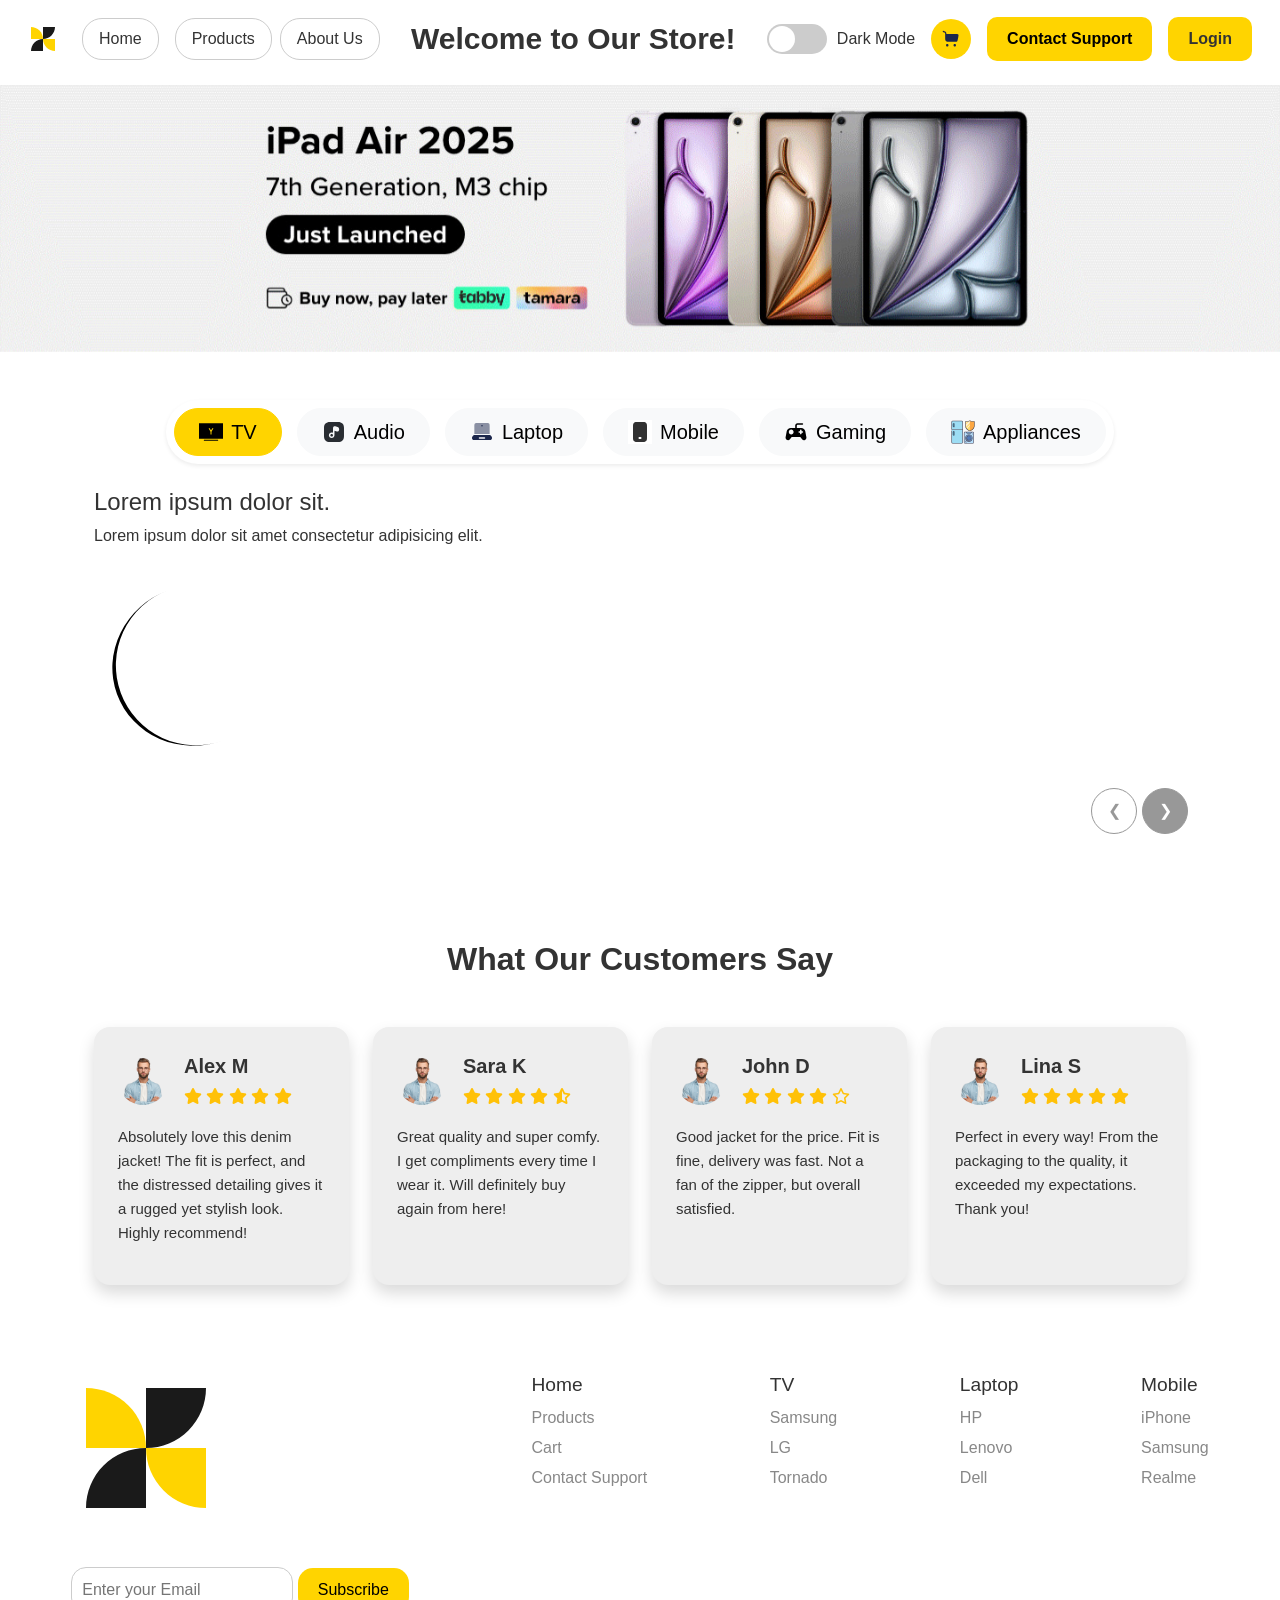
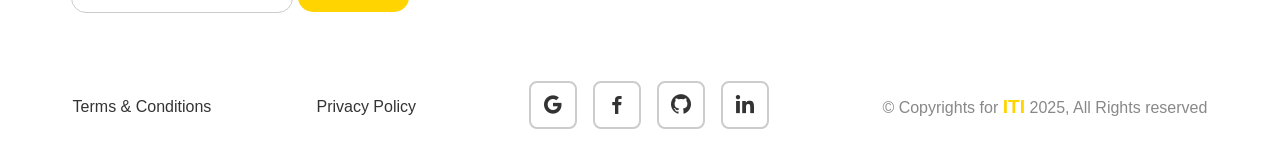
==== index.html @ 200d5ae4 "first commit" ====
<!DOCTYPE html>
<html lang="en">
  <head>
    <meta charset="UTF-8" />
    <meta name="viewport" content="width=device-width, initial-scale=1.0" />
    <title>Home</title>

    <!-- icons -->
    <link
      rel="stylesheet"
      href="https://cdnjs.cloudflare.com/ajax/libs/font-awesome/6.4.0/css/all.min.css"
    />
    <link
      href="https://unpkg.com/boxicons@2.1.4/css/boxicons.min.css"
      rel="stylesheet"
    />

    <!-- link google font -->
    <link rel="preconnect" href="https://fonts.googleapis.com" />
    <link rel="preconnect" href="https://fonts.gstatic.com" crossorigin />
    <link
      href="https://fonts.googleapis.com/css2?family=Manrope:wght@200..800&display=swap"
      rel="stylesheet"
    />
    <!-- link bootstrap css file -->
    <link
      href="https://cdn.jsdelivr.net/npm/bootstrap@5.3.3/dist/css/bootstrap.min.css"
      rel="stylesheet"
      integrity="sha384-QWTKZyjpPEjISv5WaRU9OFeRpok6YctnYmDr5pNlyT2bRjXh0JMhjY6hW+ALEwIH"
      crossorigin="anonymous"
    />

    <!-- link css file -->
    <link rel="stylesheet" href="/css/products.css" />
    <link rel="stylesheet" href="/css/index.css" />
  </head>
  <body>
    <header>
      <nav class="navbar navbar-expand-lg bg-light px-3">
        <div class="container-fluid">
          <a class="navbar-brand d-flex align-items-center" href="#">
            <img
              src="/assets/logo.svg"
              width="30"
              alt="Logo"
              class="me-2 logo"
            />
          </a>

          <button
            class="navbar-toggler"
            type="button"
            data-bs-toggle="collapse"
            data-bs-target="#navbarContent"
          >
            <span class="navbar-toggler-icon"></span>
          </button>

          <div
            class="collapse navbar-collapse justify-content-between"
            id="navbarContent"
          >
            <div class="navbar-nav gap-2 my-2" id="navButtons">
              <button
                class="nav-btn me-2 btn btn-outline-secondary"
                id="home-h"
              >
                Home
              </button>
              <button class="nav-btn btn btn-outline-secondary" id="products-h">
                Products
              </button>
              <button class="nav-btn btn btn-outline-secondary" id="about-h">
                About Us
              </button>
            </div>

            <div
              class="navbar-text mx-auto text-center fw-bold"
              id="welcomeMessage"
            >
              Welcome to Our Store!
            </div>

            <div
              class="d-flex align-items-center justify-content-center mt-3 mt-lg-0 gap-3"
            >
              <div id="themeSwitcher" class="switch-wrapper">
                <div class="switch" id="switchBtn"></div>
                <span class="theme-label" id="themeText">Dark Mode</span>
              </div>

              <button class="cart-btn" id="cart-h">
                <img src="/assets/cart.svg" alt="Cart" />
              </button>

              <button class="contact-btn" id="contact-h">
                Contact Support
              </button>

              <button id="authButton" class="btn">Login</button>
            </div>
          </div>
        </div>
      </nav>
    </header>
    <div
      id="carouselExampleSlidesOnly"
      class="carousel w-100 mt-2"
      data-bs-ride="carousel"
    >
      <div class="carousel-inner">
        <div class="carousel-item active">
          <img src="imge/sliderimgs/s1.jpg" class="d-block w-100" alt="..." />
        </div>
        <div class="carousel-item">
          <img src="imge/sliderimgs/s2.jpg" class="d-block w-100" alt="..." />
        </div>
        <div class="carousel-item">
          <img src="imge/sliderimgs/s3.jpg" class="d-block w-100" alt="..." />
        </div>
        <div class="carousel-item">
          <img src="imge/sliderimgs/s4.jpg" class="d-block w-100" alt="..." />
        </div>
        <div class="carousel-item">
          <img src="imge/sliderimgs/s5.jpg" class="d-block w-100" alt="..." />
        </div>
      </div>
    </div>
    <main class="container">
      <section class="prooudct-content">
        <div
          class="d-flex justify-content-center align-items-center vh-75 mt-5"
        >
          <div
            class="btn-group p-2 bg-white rounded-pill shadow-sm d-flex flex-wrap flex-md-nowrap gap-2 gap-md-3"
            role="group"
          >
            <!-- TV -->
            <input
              type="radio"
              class="btn-check category_btn"
              name="category"
              value="tv"
              id="tv"
              autocomplete="off"
              checked
            />
            <label
              class="btn btn-light rounded-pill py-2 px-4 fs-5 d-flex align-items-center w-100 w-md-auto"
              for="tv"
            >
              <img src="/assets/tv.svg" alt="TV" width="24" class="me-2" /> TV
            </label>

            <!-- Audio -->
            <input
              type="radio"
              class="btn-check category_btn"
              name="category"
              value="audio"
              id="audio"
              autocomplete="off"
            />
            <label
              class="btn btn-light rounded-pill py-2 px-4 fs-5 d-flex align-items-center w-100 w-md-auto"
              for="audio"
            >
              <img
                src="/assets/audio.svg"
                alt="Audio"
                width="24"
                class="me-2"
              />
              Audio
            </label>

            <!-- Laptop -->
            <input
              type="radio"
              class="btn-check category_btn"
              name="category"
              value="laptop"
              id="laptop"
              autocomplete="off"
            />
            <label
              class="btn btn-light rounded-pill py-2 px-4 fs-5 d-flex align-items-center w-100 w-md-auto"
              for="laptop"
            >
              <img
                src="/assets/laptop.svg"
                alt="Laptop"
                width="24"
                class="me-2"
              />
              Laptop
            </label>

            <!-- Mobile -->
            <input
              type="radio"
              class="btn-check category_btn"
              name="category"
              value="mobile"
              id="mobile"
              autocomplete="off"
            />
            <label
              class="btn btn-light rounded-pill py-2 px-4 fs-5 d-flex align-items-center w-100 w-md-auto"
              for="mobile"
            >
              <img
                src="/assets/mobile.svg"
                alt="Mobile"
                width="24"
                class="me-2"
              />
              Mobile
            </label>

            <!-- Gaming -->
            <input
              type="radio"
              class="btn-check category_btn"
              name="category"
              value="gaming"
              id="gaming"
              autocomplete="off"
            />
            <label
              class="btn btn-light rounded-pill py-2 px-4 fs-5 d-flex align-items-center w-100 w-md-auto"
              for="gaming"
            >
              <img
                src="/assets/gaming.svg"
                alt="Gaming"
                width="24"
                class="me-2"
              />
              Gaming
            </label>

            <!-- Appliances -->
            <input
              type="radio"
              class="btn-check category_btn"
              name="category"
              value="appliances"
              id="appliances"
              autocomplete="off"
            />
            <label
              class="btn btn-light rounded-pill py-2 px-4 fs-5 d-flex align-items-center w-100 w-md-auto"
              for="appliances"
            >
              <img
                src="/assets/appliances.svg"
                alt="Appliances"
                width="24"
                class="me-2"
              />
              Appliances
            </label>
          </div>
        </div>

        <div class="container mt-4 position-relative slider-data">
          <h4>Lorem ipsum dolor sit.</h4>
          <p>Lorem ipsum dolor sit amet consectetur adipisicing elit.</p>
          <div class="slider-container">
            <div class="slider d-flex"></div>
          </div>
          <div class="slider-controls">
            <button class="prev" onclick="prevSlide()">&#10094;</button>
            <button class="next" onclick="nextSlide()">&#10095;</button>
          </div>
        </div>
      </section>

      <section class="evaluation-section py-5 mt-5">
        <div class="container">
          <h2 class="text-center mb-5 fw-bold">What Our Customers Say</h2>
          <div class="row g-4">
            <!-- Start Review Card -->
            <div class="col-12 col-md-6 col-lg-3">
              <div class="evaluation-card p-4 shadow rounded-4 h-100">
                <div class="person d-flex align-items-center mb-3">
                  <img
                    class="person-img rounded-circle me-3"
                    src="/imge/person.png"
                    alt="person"
                  />
                  <div>
                    <p class="name fw-bold mb-1 fs-5">Alex M</p>
                    <div class="text-warning">
                      <i class="fa-solid fa-star"></i>
                      <i class="fa-solid fa-star"></i>
                      <i class="fa-solid fa-star"></i>
                      <i class="fa-solid fa-star"></i>
                      <i class="fa-solid fa-star"></i>
                    </div>
                  </div>
                </div>
                <p class="subpar review-text">
                  Absolutely love this denim jacket! The fit is perfect, and the
                  distressed detailing gives it a rugged yet stylish look.
                  Highly recommend!
                </p>
              </div>
            </div>

            <!-- Repeat for 3 more reviews -->
            <div class="col-12 col-md-6 col-lg-3">
              <div class="evaluation-card p-4 shadow rounded-4 h-100">
                <div class="person d-flex align-items-center mb-3">
                  <img
                    class="person-img rounded-circle me-3"
                    src="/imge/person.png"
                    alt="person"
                  />
                  <div>
                    <p class="name fw-bold mb-1 fs-5">Sara K</p>
                    <div class="text-warning">
                      <i class="fa-solid fa-star"></i>
                      <i class="fa-solid fa-star"></i>
                      <i class="fa-solid fa-star"></i>
                      <i class="fa-solid fa-star"></i>
                      <i class="fa-solid fa-star-half-stroke"></i>
                    </div>
                  </div>
                </div>
                <p class="subpar review-text">
                  Great quality and super comfy. I get compliments every time I
                  wear it. Will definitely buy again from here!
                </p>
              </div>
            </div>

            <div class="col-12 col-md-6 col-lg-3">
              <div class="evaluation-card p-4 shadow rounded-4 h-100">
                <div class="person d-flex align-items-center mb-3">
                  <img
                    class="person-img rounded-circle me-3"
                    src="/imge/person.png"
                    alt="person"
                  />
                  <div>
                    <p class="name fw-bold mb-1 fs-5">John D</p>
                    <div class="text-warning">
                      <i class="fa-solid fa-star"></i>
                      <i class="fa-solid fa-star"></i>
                      <i class="fa-solid fa-star"></i>
                      <i class="fa-solid fa-star"></i>
                      <i class="fa-regular fa-star"></i>
                    </div>
                  </div>
                </div>
                <p class="subpar review-text">
                  Good jacket for the price. Fit is fine, delivery was fast. Not
                  a fan of the zipper, but overall satisfied.
                </p>
              </div>
            </div>

            <div class="col-12 col-md-6 col-lg-3">
              <div class="evaluation-card p-4 shadow rounded-4 h-100">
                <div class="person d-flex align-items-center mb-3">
                  <img
                    class="person-img rounded-circle me-3"
                    src="/imge/person.png"
                    alt="person"
                  />
                  <div>
                    <p class="name fw-bold mb-1 fs-5">Lina S</p>
                    <div class="text-warning">
                      <i class="fa-solid fa-star"></i>
                      <i class="fa-solid fa-star"></i>
                      <i class="fa-solid fa-star"></i>
                      <i class="fa-solid fa-star"></i>
                      <i class="fa-solid fa-star"></i>
                    </div>
                  </div>
                </div>
                <p class="subpar review-text">
                  Perfect in every way! From the packaging to the quality, it
                  exceeded my expectations. Thank you!
                </p>
              </div>
            </div>
            <!-- End Review Cards -->
          </div>
        </div>
      </section>
    </main>

    <footer>
      <div class="footer-container">
        <div class="subscibe-part">
          <div class="logo-img-footer">
            <img src="../assets/logo.svg" alt="" />
          </div>
          <div class="sub">
            <input
              class="con-email"
              type="email"
              placeholder="Enter your Email "
            />
            <button type="button">Subscribe</button>
          </div>
        </div>
        <div class="f-home">
          <h2>Home</h2>
          <p><a href="#">Products</a></p>
          <p><a href="#">Cart</a></p>
          <p><a href="#">Contact Support</a></p>
        </div>
        <div class="f-tv">
          <h2>TV</h2>
          <p><a href="#">Samsung</a></p>
          <p><a href="#">LG</a></p>
          <p><a href="#">Tornado</a></p>
        </div>
        <div class="f-laptop">
          <h2>Laptop</h2>
          <p><a href="#">HP</a></p>
          <p><a href="#">Lenovo</a></p>
          <p><a href="#">Dell</a></p>
        </div>
        <div class="f-mobile">
          <h2>Mobile</h2>
          <p><a href="#">iPhone</a></p>
          <p><a href="#">Samsung</a></p>
          <p><a href="#">Realme</a></p>
        </div>
      </div>
      <div class="footer-links">
        <p><a href="#">Terms & Conditions</a></p>
        <p><a href="#">Privacy Policy</a></p>
        <div class="social-icons">
          <a href="#"><i class="bx bxl-google"></i></a>
          <a href="#"><i class="bx bxl-facebook"></i></a>
          <a href="#"><i class="bx bxl-github"></i></a>
          <a href="#"><i class="bx bxl-linkedin"></i></a>
        </div>
        <p class="copyrights">
          &copy; Copyrights for <span>ITI</span> 2025, All Rights reserved
        </p>
      </div>
    </footer>

    <!-- link js file -->
    <script src="/js/index.js"></script>
    <!-- <script src="/js/products.js"></script> -->
    <!-- link bootstrap js file -->
    <script
      src="https://cdn.jsdelivr.net/npm/bootstrap@5.3.3/dist/js/bootstrap.bundle.min.js"
      integrity="sha384-YvpcrYf0tY3lHB60NNkmXc5s9fDVZLESaAA55NDzOxhy9GkcIdslK1eN7N6jIeHz"
      crossorigin="anonymous"
    ></script>
  </body>
</html>
---- css/products.css ----
/* =======================
   Theme Colors and Dark Mode
======================= */

* {
  margin: 0;
  padding: 0;
  box-sizing: border-box;
}

:root {
  --main-color: #ffd400;
  --white-background: #fff;
  --input-background: #eee;
  --text-color-inputs: #333;
  --icons-placeholder-colors: #888;
  --bordericon-color: #ccc;
  --linbackground1-color: #f7efca;
  --linbackground2-color: #f8e587;
}

body.darkmode {
  --main-color: #ffd400;
  --white-background: #413f3f;
  --input-background: #181616;
  --text-color-inputs: #fffdfd;
  --icons-placeholder-colors: #ffffff;
  --bordericon-color: #fffefe;
  --linbackground1-color: #2b2821;
  --linbackground2-color: #9c871a;
}

body {
  background-color: var(--white-background);
  color: var(--text-color-inputs);
  font-family: "Manrope", sans-serif;
  transition: background-color 0.3s ease, color 0.3s ease;
}

.search_input {
  border: none;
  outline: none;
  border-bottom: 2px solid var(--text-color-inputs);
  background-color: var(--input-background);
  color: var(--text-color-inputs);
  font-size: 16px;
  padding: 10px 50px 10px 20px;
  width: 100%;
  border-radius: 20px;
  transition: all 0.3s ease;
}

.search_input:focus-within {
  border-color: var(--text-color-inputs);
  box-shadow: 0 10px 10px rgba(0, 0, 0, 0.4);
  transform: translateY(-5px);
}

.search_input:focus-within + i {
  transform: translateY(-75%);
}

.search_container i {
  position: absolute;
  right: 40px;
  top: 50%;
  transform: translateY(-50%);
  transition: all 0.3s ease;
}

.text-truncate-2 {
  overflow: hidden;
  text-overflow: ellipsis;
  display: -webkit-box;
  -webkit-line-clamp: 2;
  -webkit-box-orient: vertical;
}

.btn-check:checked + .btn {
  background-color: var(--main-color) !important;
  color: black !important;
  border-color: var(--main-color) !important;
}

.slider-container {
  display: flex;
  overflow-x: auto;
  scroll-behavior: smooth;
  white-space: nowrap;
  -webkit-overflow-scrolling: touch;
  width: 100%;
  padding-bottom: 80px;
}

.slider {
  display: flex;
  gap: 10px;
  position: relative;
}

.slide {
  border: 2px solid var(--input-background);
  flex: 0 0 auto;
  border-radius: 15px;
  overflow: hidden;
  padding-bottom: 30px;
  display: flex;
  flex-direction: column;
  justify-content: space-between;
}

.slide-img {
  cursor: pointer;
}

.slide-img img {
  transition: transform 0.3s ease;
}

.slide:hover img {
  transform: scale(1.1);
}

.slide .slide-content {
  padding: 40px 30px;
}

.slide .slide-content h3,
.slide .slide-content .price,
.slide .slide-content .brand {
  color: var(--text-color-inputs);
}

.slide i {
  position: absolute;
  right: 4px;
  bottom: 4%;
  transform: translateY(50%);
  border-radius: 50%;
  background-color: var(--text-color-inputs);
  color: var(--white-background);
  border: 1px solid var(--text-color-inputs);
  transition: all 0.3s ease;
  cursor: pointer;
  width: 68px;
  height: 68px;
  padding: 20px;
  display: flex;
  justify-content: center;
  align-items: center;
}

.slide i:hover {
  background-color: var(--white-background);
  color: var(--text-color-inputs);
}

.slider-controls {
  position: absolute;
  right: 10px;
  bottom: 10px;
  display: flex;
  gap: 5px;
}

.prev,
.next {
  width: 46px;
  height: 46px;
  display: flex;
  align-items: center;
  justify-content: center;
  border-radius: 50%;
  padding: 10px;
  cursor: pointer;
  background-color: var(--text-color-inputs);
  color: var(--white-background);
  border: 1px solid var(--text-color-inputs);
}

.prev {
  background-color: var(--white-background);
  color: var(--text-color-inputs);
}

.next {
  background-color: var(--text-color-inputs);
  color: var(--white-background);
}

button:disabled {
  opacity: 0.5;
  cursor: not-allowed;
}

.slider-container::-webkit-scrollbar {
  height: 6px;
}

.slider-container::-webkit-scrollbar-track {
  background: #e4e4e7;
  border-radius: 10px;
}

.slider-container::-webkit-scrollbar-thumb {
  background: var(--icons-placeholder-colors);
  border-radius: 10px;
}

.slider-container::-webkit-scrollbar-thumb:hover {
  background: var(--text-color-inputs);
}

.card-body {
  flex: 0 0 auto !important;
  padding: 16px 16px 20px 16px !important;
}

.card {
  transition: all 0.3s ease;
  background-color: var(--input-background);
  color: var(--text-color-inputs);
}

.card:hover {
  box-shadow: 0 0 10px rgba(0, 0, 0, 0.5);
}

.nav-btn {
  border: 1px solid var(--bordericon-color);
  border-radius: 20px;
  padding: 8px 16px;
  background-color: var(--white-background);
  color: var(--text-color-inputs);
}

.nav-btn:hover {
  border: none;
  background-color: var(--linbackground2-color);
  color: var(--text-color-inputs);
}

.btn-container {
  display: flex;
  align-items: center;
  gap: 8px;
}

.cart-btn {
  background-color: var(--main-color);
  border: none;
  width: 40px;
  height: 40px;
  display: flex;
  align-items: center;
  justify-content: center;
  border-radius: 50%;
  cursor: pointer;
}

.cart-btn:hover {
  background-color: var(--linbackground2-color);
  color: var(--white-background);
}

.cart-btn img {
  width: 20px;
  height: 20px;
}

#contact-p {
  outline: none;
  border: none;
  background-color: var(--main-color);
  padding: 8px 16px;
  font-weight: bold;
  color: var(--text-color-inputs);
  border-radius: 20px;
  cursor: pointer;
}

#contact-p:hover {
  background-color: var(--linbackground2-color);
  color: var(--white-background);
}

#authButton {
  background-color: var(--main-color);
  border: none;
  padding: 10px 20px;
  border-radius: 10px;
  font-weight: bold;
  cursor: pointer;
  color: var(--text-color-inputs);
}

#authButton:hover {
  background-color: var(--linbackground2-color);
  color: var(--white-background);
}

#authButton:hover {
  background-color: var(--text-color-inputs);
  color: var(--main-color);
}

.modal-dialog {
  max-width: 400px;
}

.flip-container {
  perspective: 1000px;
  border: var(--text-color-inputs) solid 1px;
  border-radius: 10px;
  overflow: hidden;
  display: inline-block;
  position: relative;
  transition: all 0.3s ease;
}

.flip-button {
  width: 100%;
  max-width: 200px;
  height: 40px;
  padding: 3px;
  background-color: #333;
  color: white;
  border: none;
  font-size: 14px;
  cursor: pointer;
  transition: transform 0.6s;
  transform-style: preserve-3d;
  position: relative;
}

.flip-button.flipped {
  transform: rotateY(180deg);
  background-color: #fff;
  color: #000;
}

.flip-button::before {
  content: "Dark Mode!";
  position: absolute;
  top: 0;
  left: 0;
  width: 100%;
  height: 100%;
  background-color: white;
  color: black;
  display: flex;
  justify-content: center;
  align-items: center;
  transform: rotateY(180deg);
  backface-visibility: hidden;
}

.bg-dark {
  background-color: #121212 !important;
}

.text-white {
  color: #fff !important;
}

.text-secondary {
  color: var(--text-color-inputs);
}

#contactButton {
  background-color: var(--primary-color);
  color: var(--font-color);
  border: none;
  padding: 10px 20px;
  border-radius: 5px;
  cursor: pointer;
  transition: background-color 0.3s ease;
  text-decoration: none;
  font-weight: 500;
  font-size: 16px;
}

#contactButton:hover {
  background-color: var(--secondary-color);
}
---- css/index.css ----
* {
  margin: 0;
  padding: 0;
  box-sizing: border-box;
  font-family: "poppins", sans-serif;
}

:root {
  --main-color: #ffd400;
  --white-background: #fff;
  --input-background: #eee;
  --text-color-inputs: #333;

  --icons-placeholder-colors: #888;
  --bordericon-color: #ccc;
  --linbackground1-color: #f7efca;
  --linbackground2-color: #f8e587;
}

body.darkmode {
  --main-color: #ffd400;
  --white-background: #413f3f;
  --input-background: #181616;
  --text-color-inputs: #fffdfd;
  --icons-placeholder-colors: #ffffff;
  --bordericon-color: #fffefe;
  --linbackground1-color: #2b2821;
  --linbackground2-color: #9c871a;
  background-color: var(--white-background);
  color: var(--text-color-inputs);
}

body {
  background-color: var(--white-background);
  color: var(--text-color-inputs);
}

.navbar {
  background-color: var(--white-background) !important;
}

.darkmode .navbar {
  background-color: var(--white-background) !important;
}

.switch-wrapper {
  display: flex;
  align-items: center;
  gap: 10px;
  cursor: pointer;
}

.switch {
  position: relative;
  width: 60px;
  height: 30px;
  background: #ccc;
  border-radius: 30px;
  transition: background 0.3s;
}

.switch::before {
  content: "";
  position: absolute;
  width: 26px;
  height: 26px;
  background: white;
  border-radius: 50%;
  top: 2px;
  left: 2px;
  transition: all 0.3s;
}

.switch.active {
  background: var(--main-color);
}

.switch.active::before {
  transform: translateX(30px);
}

.theme-label {
  font-weight: 500;
}

.dark-mode .modal-content {
  background-color: var(--input-background);
  color: var(--text-color-inputs);
}

.navbar img[alt="Cart"] {
  width: 20px;
  height: 20px;
}

#welcomeMessage {
  color: var(--text-color-inputs);
  font-size: 30px;
}

#cart-h {
  background-color: var(--main-color);
  border: none;
  padding: 10px;
  border-radius: 50%;
  cursor: pointer;
  color: var(--text-color-inputs);
}

#cart-h:hover {
  background-color: var(--linbackground2-color);
  color: var(--white-background);
}

#contact-h {
  background-color: var(--main-color);
  border: none;
  font-weight: bold;
  padding: 10px 20px;
  border-radius: 10px;
  cursor: pointer;
}

#contact-h:hover {
  background-color: var(--linbackground2-color);
  color: var(--white-background);
}

#navButtons button {
  color: var(--text-color-inputs);
  transition: color 0.3s ease;
  border-radius: 20px;
  padding: 8px 16px;
}

#navButtons button:hover {
  border: none;

  color: var(--text-color-inputs);
  background-color: var(--linbackground2-color);
}

#authButton {
  background-color: var(--main-color);
  border: none;
  padding: 10px 20px;
  border-radius: 10px;
  font-weight: bold;
  cursor: pointer;
  color: var(--text-color-inputs);
}

#authButton:hover {
  background-color: var(--linbackground2-color);
  color: var(--white-background);
}

@media (max-width: 768px) {
  .navbar-collapse {
    justify-content: center !important;
  }

  .navbar-text,
  .navbar-nav,
  .d-flex.align-items-center {
    justify-content: center;
    text-align: center;
  }

  .d-flex.align-items-center {
    flex-direction: column;
    gap: 10px;
  }
}

.person-img {
  width: 50px;
  height: 50px;
  object-fit: cover;
}

.subpar {
  font-size: 15px;
}

.evaluation-section {
  background-color: var(--white-background);
  transition: background-color 0.3s ease;
}

.evaluation-card {
  background-color: var(--input-background);
  color: var(--text-color-inputs);
  transition: background-color 0.3s ease, color 0.3s ease;
}

.review-text {
  color: var(--text-color-inputs);
  font-size: 15px;
  line-height: 1.6;
}

/*!================== footer styling =======================*/

footer {
  background: var(--white-background);
}
.footer-container {
  display: flex;
  flex-wrap: wrap;
  justify-content: space-around;
  padding: 40px 20px;
  gap: 20px;
}
.logo-img-footer img {
  width: 150px;
  margin-bottom: 20px;
}
.subscibe-part {
  display: flex;
  flex-direction: column;
  gap: 15px;
}

.sub input {
  padding: 10px;
  border: 1px solid var(--bordericon-color);
  border-radius: 15px;
  max-width: 300px;
}
.sub input:hover {
  outline-color: var(--main-color);
}
.sub input:focus {
  outline-color: var(--main-color);
}
.sub button {
  padding: 10px 20px;
  background-color: var(--main-color);
  border: none;
  border-radius: 15px;
  margin-top: 10px;
  cursor: pointer;
  transition: all 0.3s ease-in-out;
}
.sub button:hover {
  transform: scale(1.05);
}

.footer-container h2 {
  margin-bottom: 10px;
  font-size: 1.2rem;
  color: var(--text-color-inputs);
}

.footer-container p {
  margin: 6px 0;
}

.footer-container a {
  color: var(--icons-placeholder-colors);
  text-decoration: none;
  transition: color 0.3s;
}

.footer-container a:hover {
  color: var(--main-color);
}
.footer-links {
  padding: 20px;
  display: flex;
  justify-content: space-around;
  align-items: center;
  flex-wrap: wrap;
}
.footer-links p {
  padding-top: 20px;
  cursor: pointer;
}
.footer-links p a {
  text-decoration: none;
  color: var(--text-color-inputs);
  transition: color 0.3s ease-in-out;
}

.footer-links p a:hover {
  color: var(--main-color);
}
.copyrights {
  color: var(--icons-placeholder-colors);
}
.copyrights span {
  color: var(--main-color);
  font-weight: bold;
  font-size: larger;
}
.social-icons {
  display: flex;
  justify-content: center;
}

.social-icons a {
  display: inline-flex;
  padding: 10px;
  border: 2px solid var(--bordericon-color);
  border-radius: 8px;
  font-size: 24px;
  color: var(--text-color-inputs);
  text-decoration: none;
  margin: 0 8px;
  transition: all 0.3s ease-in-out;
}
.social-icons a:hover {
  border-color: var(--main-color);
  color: var(--main-color);
  transform: scale(0.9);
}

/*!================= media queries for footer ===================*/
@media (max-width: 768px) {
  footer {
    position: static;
    text-align: center;
  }
  .footer-container {
    flex-direction: column;
    align-items: flex-start;
    padding: 30px 15px;
  }

  .footer-container > div {
    width: 100%;
  }

  .sub input,
  .sub button {
    width: 100%;
  }

  .footer-links {
    flex-direction: column;
    align-items: center;
    gap: 15px;
    padding: 15px;
  }
}
@media (max-width: 992px) {
  footer {
    position: static;
  }
  .footer-container {
    justify-content: space-around;
    gap: 30px;
  }

  .footer-links {
    flex-direction: row;
    justify-content: center;
    gap: 20px;
    padding: 20px;
  }
}
@media (max-width: 1200px) {
  footer {
    position: static;
  }
  .footer-container {
    padding: 30px 20px;
  }

  .footer-links {
    justify-content: space-evenly;
    padding: 20px 15px;
  }
}
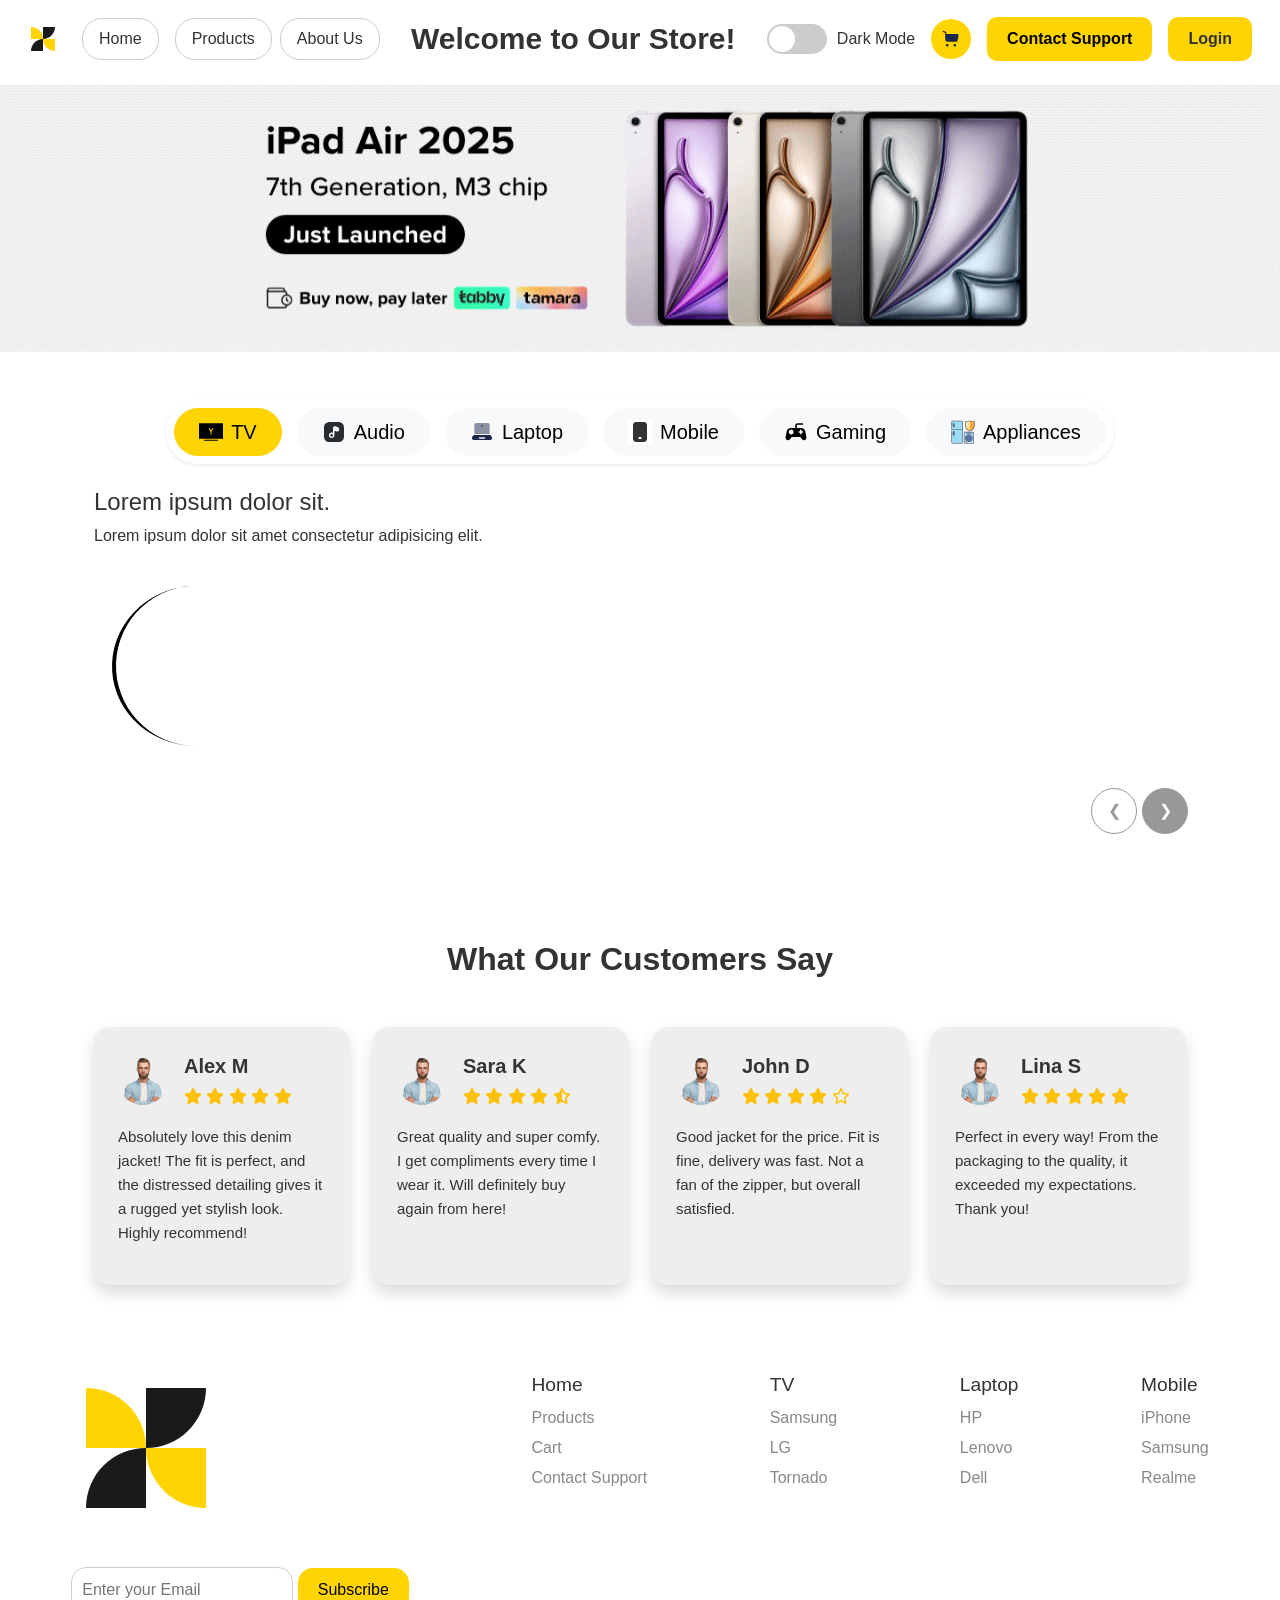
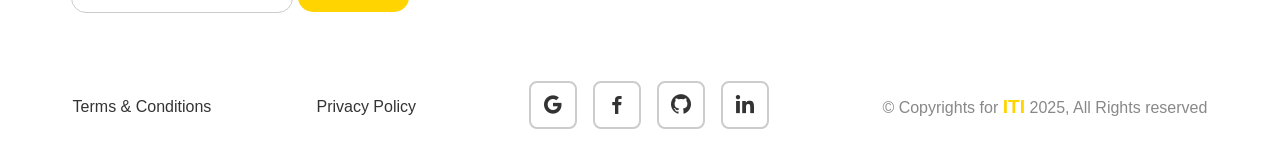
==== commit 23e2641d: "Update index.html" ====
--- a/index.html
+++ b/index.html
@@ -450,7 +450,7 @@
     </footer>
 
     <!-- link js file -->
-    <script src="/js/index.js"></script>
+    <script src="js/index.js"></script>
     <!-- <script src="/js/products.js"></script> -->
     <!-- link bootstrap js file -->
     <script
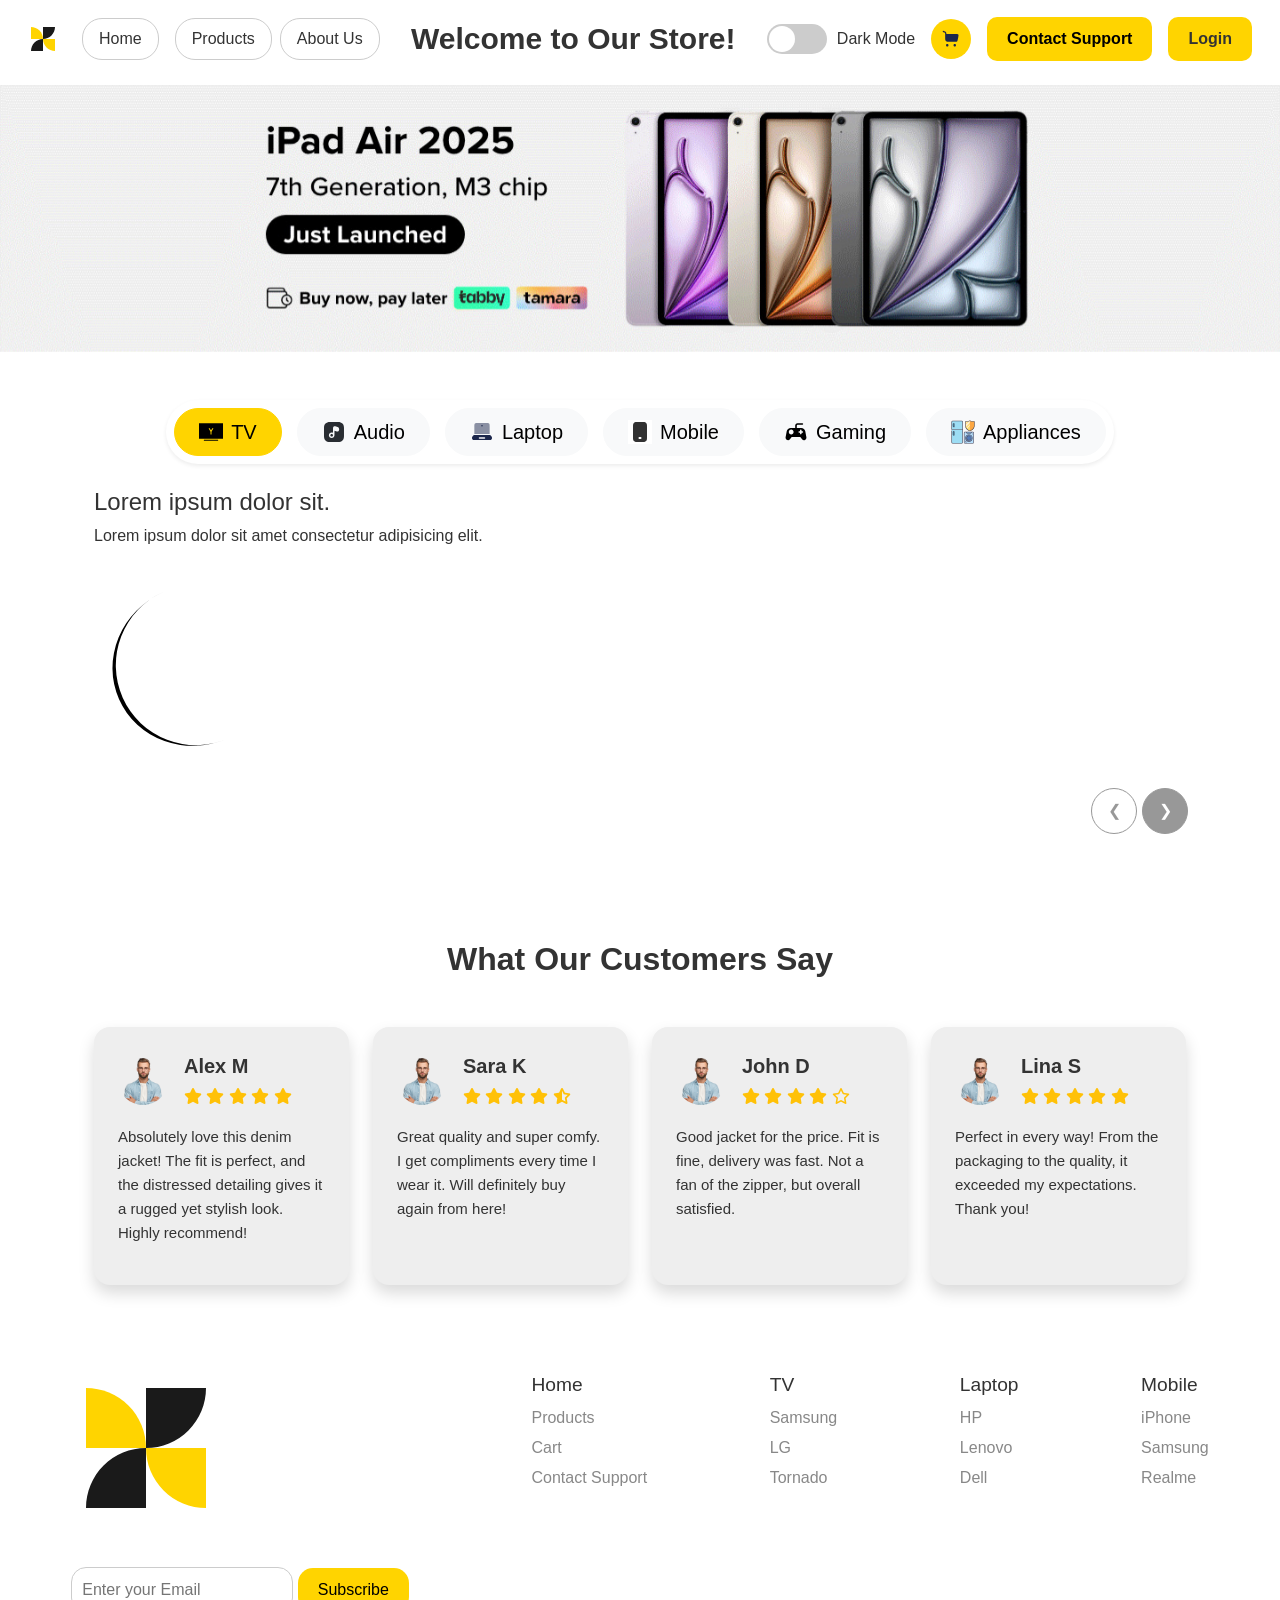
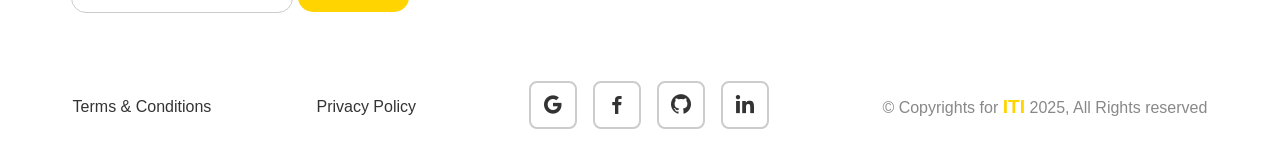
==== commit 2f979036: "Update index.html" ====
--- a/index.html
+++ b/index.html
@@ -450,7 +450,7 @@
     </footer>
 
     <!-- link js file -->
-    <script src="js/index.js"></script>
+    <script src="/js/index.js"></script>
     <!-- <script src="/js/products.js"></script> -->
     <!-- link bootstrap js file -->
     <script
